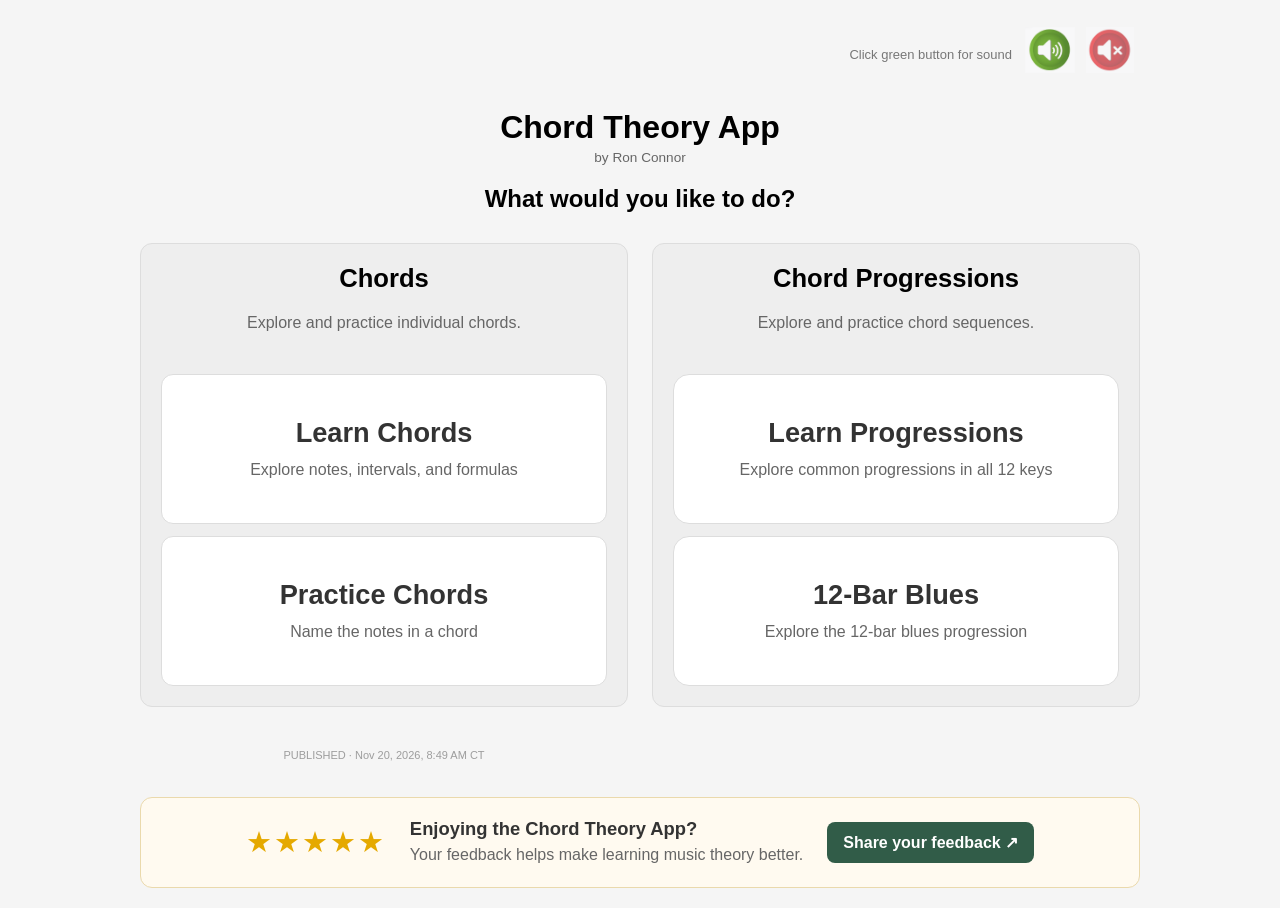
==== index.html @ 89934375 "Update published date" ====
<!doctype html>
<html>
  <head>
    <meta charset="UTF-8" />
    <meta name="viewport" content="width=device-width, initial-scale=1.0" />
    <title>Chord Theory App</title>
    <meta property="og:title" content="Chord Theory App" />
    <meta
      property="og:description"
      content="Learn chords and chord progressions in all 12 keys."
    />
    <link rel="stylesheet" href="style.css" />
  </head>

  <body>
    <div class="app-container">
      <!-- Universal sound controls -->
      <div class="sound-control">
        <span id="soundPrompt">Click green button for sound</span>
        <button
          id="soundOnBtn"
          class="sound-option sound-control selected"
          type="button"
          aria-label="Turn sound on"
          aria-pressed="true"
        >
          <img src="images/sound-on.png" alt="Sound ON" />
        </button>

        <button
          id="soundOffBtn"
          class="sound-option sound-control"
          type="button"
          aria-label="Turn sound off"
          aria-pressed="false"
        >
          <img src="images/sound-off.png" alt="Sound OFF" />
        </button>
      </div>

      <div id="homeScreen">
        <header class="app-header">
          <h1>Chord Theory App</h1>
          <p class="app-author">by Ron Connor</p>
        </header>
        <h2 class="home-title">What would you like to do?</h2>

        <div class="home-cards">
          <!-- CHORDS CATEGORY -->
          <div class="home-category-card">
            <h2 class="category-title">Chords</h2>

            <p class="category-description">
              Explore and practice individual chords.
            </p>

            <button id="learnChordsBtn" class="home-card">
              <span class="card-title">Learn Chords</span>
              <span class="card-subtitle">
                Explore notes, intervals, and formulas
              </span>
            </button>

            <button id="showQuizBtn" class="home-card">
              <span class="card-title">Practice Chords</span>
              <span class="card-subtitle"> Name the notes in a chord </span>
            </button>
          </div>

          <!-- CHORD PROGRESSIONS CATEGORY -->
          <div class="home-category-card">
            <h2 class="category-title">Chord Progressions</h2>

            <p class="category-description">
              Explore and practice chord sequences.
            </p>

            <button
              id="learnProgressionsHomeBtn"
              class="home-card progression-card"
            >
              <span class="card-title">Learn Progressions</span>
              <span class="card-subtitle">
                Explore common progressions in all 12 keys
              </span>
            </button>

            <button id="bluesOpenBtn" class="home-card progression-card">
              <span class="card-title">12-Bar Blues</span>
              <span class="card-subtitle">
                Explore the 12-bar blues progression
              </span>
            </button>
          </div>
          <div class="build-version">
            <div id="localBuildVersion">LOCAL · Checking version...</div>
            <div id="publishedBuildVersion">
              <!-- ========================================================= -->
              <!-- Here is where we update published date -->
              <!-- ========================================================= -->
              PUBLISHED · Nov 20, 2026, 8:49 AM CT
            </div>
          </div>
        </div>
        <section class="app-feedback" aria-labelledby="appFeedbackTitle">
          <div class="app-feedback-stars" aria-label="Five stars">★★★★★</div>
          <div class="app-feedback-copy">
            <h2 id="appFeedbackTitle">Enjoying the Chord Theory App?</h2>
            <p>Your feedback helps make learning music theory better.</p>
          </div>
          <a
            class="app-feedback-link"
            href="https://tally.so/r/q5RZ19"
            target="_blank"
            rel="noopener noreferrer"
          >
            Share your feedback <span aria-hidden="true">↗</span>
          </a>
        </section>
      </div>

      <!-- ========================================================= -->
      <!-- LEARN PROGRESSIONS -->
      <!-- ========================================================= -->
      <section id="progressionsSection" style="display: none">
        <div class="builder-header">
          <button id="progressionsHomeBtn">← Home</button>
          <span id="progressionsInstruction">
            Select a key and a chord progression
          </span>
        </div>

        <!-- KEY SELECTION CARD -->
        <div class="progression-card">
          <h2>Select a Key</h2>

          <div id="progressionKeyButtons" class="progression-key-buttons">
            <button data-key="C">C</button>
            <button data-key="Db">D♭</button>
            <button data-key="D">D</button>
            <button data-key="Eb">E♭</button>
            <button data-key="E">E</button>
            <button data-key="F">F</button>
            <button data-key="Gb">G♭</button>
            <button data-key="G">G</button>
            <button data-key="Ab">A♭</button>
            <button data-key="A">A</button>
            <button data-key="Bb">B♭</button>
            <button data-key="B">B</button>
          </div>
        </div>

        <!-- PROGRESSION SELECTION CARD -->
        <div class="progression-card">
          <h2>Select a Chord Progression</h2>

          <div id="progressionButtons" class="progression-buttons">
            <button data-progression="I-IV-V-I">
              <strong>I - IV - V - I</strong>
              <span>Fundamental major-key progression</span>
            </button>

            <button data-progression="I-V-vi-IV">
              <strong>I - V - vi - IV</strong>
              <span>Extremely common in popular music</span>
            </button>

            <button data-progression="I-vi-IV-V">
              <strong>I - vi - IV - V</strong>
              <span>Classic pop progression</span>
            </button>

            <button data-progression="ii-V-I">
              <strong>ii - V - I</strong>
              <span>Fundamental jazz progression</span>
            </button>

            <button data-progression="I-IV-I-V">
              <strong>I - IV - I - V</strong>
              <span>Familiar traditional and popular pattern</span>
            </button>
          </div>
        </div>

        <!-- PROGRESSION RESULTS -->
        <div id="progressionResults" class="progression-results"></div>
        <!-- PROGRESSION LEARNING CONTENT -->
        <div id="progressionLearning" class="progression-learning"></div>
        <!-- SONG EXAMPLES -->
        <div
          id="progressionSongExamples"
          class="progression-song-examples"
        ></div>
      </section>

      <!-- 12-BAR BLUES SECTION -->
      <section id="bluesSection" style="display: none">
        <div class="blues-header">
          <button id="bluesHomeBtn">← Home</button>
          <span>Learn 12-Bar Blues</span>
        </div>

        <!-- BLUES KEY SELECTION -->
        <div class="blues-card">
          <h2>Select a Key</h2>

          <div id="bluesKeyButtons" class="blues-key-buttons">
            <button data-key="C">C</button>
            <button data-key="Db">D♭</button>
            <button data-key="D">D</button>
            <button data-key="Eb">E♭</button>
            <button data-key="E">E</button>
            <button data-key="F">F</button>
            <button data-key="Gb">G♭</button>
            <button data-key="G">G</button>
            <button data-key="Ab">A♭</button>
            <button data-key="A">A</button>
            <button data-key="Bb">B♭</button>
            <button data-key="B">B</button>
          </div>
        </div>

        <!-- BLUES VARIATION -->
        <div class="blues-card">
          <h2>12-Bar Blues Variation</h2>

          <div class="blues-variation-options">
            <label>
              <input
                type="radio"
                name="bluesVariation"
                value="standard"
                checked
              />
              Standard
            </label>

            <label>
              <input type="radio" name="bluesVariation" value="quickChange" />
              Quick Change (IV7 in bar 2)
            </label>
          </div>
        </div>

        <!-- BLUES RESULTS -->
        <div id="bluesResults" class="blues-card"></div>
      </section>

      <section id="builderSection" style="display: none">
        <div class="builder-header">
          <button id="learnChordsHomeBtn">← Home</button>
          <span id="builderInstruction">Select a root and chord type</span>
        </div>

        <h2>Root Note</h2>
        <div id="rootButtons"></div>

        <h2>Chord Type</h2>
        <div id="chordButtons"></div>

        <hr />

        <div id="selectedChordDisplay" class="selected-chord-card"></div>

        <div id="inversionControls">
          <button id="lookupBtn" type="button">Lookup Chord</button>
          <button id="showInversionsBtn" type="button" hidden>
            Show Inversions
          </button>
        </div>

        <h2>Result</h2>

        <div id="result"></div>
        <div
          id="learnChordPlaybackStatus"
          class="learn-chord-playback-status"
          role="status"
          aria-live="polite"
        ></div>

        <div id="inversionDisplay">
          <div id="rootInversionKeyboard"></div>
          <div id="firstInversionKeyboard"></div>
          <div id="secondInversionKeyboard"></div>
        </div>

        <div id="learnChordKeyboardRow" class="keyboard-display-row" hidden>
          <div id="learnChordKeyboard" class="keyboard-container"></div>
          <button
            id="playLearnChordBtn"
            class="play-chord-btn"
            type="button"
            hidden
          >
            Play
          </button>
        </div>

        <hr />

        <hr />
      </section>

      <section id="quizSection" style="display: none">
        <div class="quiz-page-header">
          <button id="practiceChordsHomeBtn">← Home</button>
          <h1>Set Up Your Practice Session</h1>
          <button id="practiceHelpBtn" type="button">Help</button>
        </div>

        <div id="practiceHelpPanel" class="setup-card" style="display: none">
          <h3>Practice Chords — Getting Started</h3>

          <h4>How Practice Chords Works</h4>

          <p>
            The purpose of this exercise is to learn how chords are constructed
            by identifying their individual notes.
          </p>

          <ol>
            <li>
              <strong>Choose your practice settings.</strong>
              Select the chord roots, chord types, and difficulty level you want
              to practice.
            </li>
            <li>
              <strong>Start Practice.</strong>
              Press the Start Practice button. The app will display the name of
              a chord for you to build (for example, C Major).
            </li>
            <li>
              <strong>Select the notes.</strong>
              A group of note choices will appear. Select the notes that make up
              the displayed chord, in the correct order.
            </li>
          </ol>

          <p>
            <strong>Note:</strong> The note choices are not displayed when you
            first open Practice Chords. They appear only after you press Start
            Practice and the app presents your first chord.
          </p>

          <h4>Understanding Difficulty Levels</h4>

          <p>
            <strong>Beginner:</strong> The app provides the correct notes of the
            displayed chord along with additional notes from the root's major
            scale. Identify the chord tones and select them in the correct
            order.
          </p>

          <p>
            <strong>Intermediate and Advanced:</strong> More challenging note
            choices make it progressively harder to identify the correct chord
            tones.
          </p>

          <h4>Default Practice Settings</h4>

          <p>
            Each time you enter Practice Chords from the Home screen, these
            settings are restored:
          </p>

          <ul>
            <li>
              <strong>Chord Roots:</strong> C, D, E, F, G, A, B (natural notes
              only)
            </li>
            <li>
              <strong>Chord Types:</strong> Beginner Chords (major and minor)
            </li>
            <li><strong>Difficulty:</strong> Beginner</li>
          </ul>

          <h4>Customize Your Practice</h4>

          <p>
            You can change any of these settings before pressing Start Practice:
          </p>

          <ul>
            <li>Select additional natural, sharp, or flat roots.</li>
            <li>
              Choose Beginner Chords, Expanded Chords, or individual chord
              types.
            </li>
            <li>Increase the difficulty to Intermediate or Advanced.</li>
          </ul>

          <p>
            Your selections determine which chords may appear during your
            practice session. Returning to Home and reopening Practice Chords
            restores the default settings.
          </p>

          <button id="closePracticeHelpBtn" type="button">Close Help</button>
        </div>

        <div id="practiceSettingsPanels">
          <div class="setup-card">
            <h3>1. Select Chord Roots</h3>

            <div id="rootFilters">
              <div class="filter-group">
                <label>
                  <input type="checkbox" id="naturalRootsGroup" checked />
                  Natural Roots
                </label>

                <div class="filter-options">
                  <label
                    ><input
                      type="checkbox"
                      class="naturalRoot"
                      value="C"
                      checked
                    />
                    C</label
                  ><br />
                  <label
                    ><input
                      type="checkbox"
                      class="naturalRoot"
                      value="D"
                      checked
                    />
                    D</label
                  ><br />
                  <label
                    ><input
                      type="checkbox"
                      class="naturalRoot"
                      value="E"
                      checked
                    />
                    E</label
                  ><br />
                  <label
                    ><input
                      type="checkbox"
                      class="naturalRoot"
                      value="F"
                      checked
                    />
                    F</label
                  ><br />
                  <label
                    ><input
                      type="checkbox"
                      class="naturalRoot"
                      value="G"
                      checked
                    />
                    G</label
                  ><br />
                  <label
                    ><input
                      type="checkbox"
                      class="naturalRoot"
                      value="A"
                      checked
                    />
                    A</label
                  ><br />
                  <label
                    ><input
                      type="checkbox"
                      class="naturalRoot"
                      value="B"
                      checked
                    />
                    B</label
                  >
                </div>
              </div>

              <div class="filter-group">
                <label>
                  <input type="checkbox" id="sharpRootsGroup" checked />
                  Sharp Roots
                </label>

                <div class="filter-options">
                  <label
                    ><input
                      type="checkbox"
                      class="sharpRoot"
                      value="C#"
                      checked
                    />
                    C#</label
                  ><br />
                  <label
                    ><input
                      type="checkbox"
                      class="sharpRoot"
                      value="D#"
                      checked
                    />
                    D#</label
                  ><br />
                  <label
                    ><input
                      type="checkbox"
                      class="sharpRoot"
                      value="F#"
                      checked
                    />
                    F#</label
                  ><br />
                  <label
                    ><input
                      type="checkbox"
                      class="sharpRoot"
                      value="G#"
                      checked
                    />
                    G#</label
                  ><br />
                  <label
                    ><input
                      type="checkbox"
                      class="sharpRoot"
                      value="A#"
                      checked
                    />
                    A#</label
                  >
                </div>
              </div>

              <div class="filter-group">
                <label>
                  <input type="checkbox" id="flatRootsGroup" checked />
                  Flat Roots
                </label>

                <div class="filter-options">
                  <label
                    ><input
                      type="checkbox"
                      class="flatRoot"
                      value="Db"
                      checked
                    />
                    Db</label
                  ><br />
                  <label
                    ><input
                      type="checkbox"
                      class="flatRoot"
                      value="Eb"
                      checked
                    />
                    Eb</label
                  ><br />
                  <label
                    ><input
                      type="checkbox"
                      class="flatRoot"
                      value="Gb"
                      checked
                    />
                    Gb</label
                  ><br />
                  <label
                    ><input
                      type="checkbox"
                      class="flatRoot"
                      value="Ab"
                      checked
                    />
                    Ab</label
                  ><br />
                  <label
                    ><input
                      type="checkbox"
                      class="flatRoot"
                      value="Bb"
                      checked
                    />
                    Bb</label
                  >
                </div>
              </div>
            </div>
          </div>

          <div class="setup-card">
            <h3>2. Select Chord Types</h3>

            <div id="filterActions">
              <button id="beginnerChordsBtn">Select Beginner Chords</button>
              <button id="expandedChordsBtn">Select Expanded Chords</button>
              <button id="selectAllChordsBtn">Select All Chords</button>
              <button id="clearAllChordsBtn">Clear All Chords</button>
            </div>

            <div id="quizFilters">
              <details class="filter-group" open>
                <summary>
                  <label>
                    <input type="checkbox" id="triadsGroup" checked />
                    All Triads
                  </label>
                </summary>

                <div class="filter-options">
                  <label
                    ><input
                      type="checkbox"
                      class="triadChord"
                      value="major"
                      checked
                    />
                    Major</label
                  ><br />
                  <label
                    ><input
                      type="checkbox"
                      class="triadChord"
                      value="minor"
                      checked
                    />
                    Minor</label
                  ><br />
                  <label
                    ><input
                      type="checkbox"
                      class="triadChord"
                      value="diminished"
                      checked
                    />
                    Diminished</label
                  ><br />
                  <label
                    ><input
                      type="checkbox"
                      class="triadChord"
                      value="augmented"
                      checked
                    />
                    Augmented</label
                  >
                </div>
              </details>

              <details class="filter-group">
                <summary>
                  <label>
                    <input type="checkbox" id="suspendedGroup" checked />
                    All Suspended/Add9
                  </label>
                </summary>

                <div class="filter-options">
                  <label
                    ><input
                      type="checkbox"
                      class="suspendedChord"
                      value="sus2"
                      checked
                    />
                    Sus2</label
                  ><br />
                  <label
                    ><input
                      type="checkbox"
                      class="suspendedChord"
                      value="sus4"
                      checked
                    />
                    Sus4</label
                  ><br />
                  <label
                    ><input
                      type="checkbox"
                      class="suspendedChord"
                      value="add9"
                      checked
                    />
                    Add9</label
                  >
                </div>
              </details>

              <details class="filter-group">
                <summary>
                  <label>
                    <input type="checkbox" id="seventhGroup" checked />
                    All 6th &amp; 7th Chords
                  </label>
                </summary>

                <div class="filter-options">
                  <label
                    ><input
                      type="checkbox"
                      class="seventhChord"
                      value="major6"
                      checked
                    />
                    6</label
                  >
                  <br />

                  <label
                    ><input
                      type="checkbox"
                      class="seventhChord"
                      value="minor6"
                      checked
                    />
                    m6</label
                  >
                  <br />

                  <label
                    ><input
                      type="checkbox"
                      class="seventhChord"
                      value="major7"
                      checked
                    />
                    Maj7</label
                  ><br />
                  <label
                    ><input
                      type="checkbox"
                      class="seventhChord"
                      value="dominant7"
                      checked
                    />
                    7</label
                  ><br />
                  <label
                    ><input
                      type="checkbox"
                      class="seventhChord"
                      value="minor7"
                      checked
                    />
                    m7</label
                  ><br />
                  <label
                    ><input
                      type="checkbox"
                      class="seventhChord"
                      value="halfDiminished7"
                      checked
                    />
                    ø7</label
                  ><br />
                  <label
                    ><input
                      type="checkbox"
                      class="seventhChord"
                      value="diminished7"
                      checked
                    />
                    dim7</label
                  >
                </div>
              </details>

              <details class="filter-group">
                <summary>
                  <label>
                    <input type="checkbox" id="ninthGroup" checked />
                    All 9th Chords
                  </label>
                </summary>

                <div class="filter-options">
                  <label
                    ><input
                      type="checkbox"
                      class="ninthChord"
                      value="major9"
                      checked
                    />
                    Maj9</label
                  ><br />
                  <label
                    ><input
                      type="checkbox"
                      class="ninthChord"
                      value="dominant9"
                      checked
                    />
                    9</label
                  ><br />
                  <label
                    ><input
                      type="checkbox"
                      class="ninthChord"
                      value="minor9"
                      checked
                    />
                    m9</label
                  ><br />
                  <label
                    ><input
                      type="checkbox"
                      class="ninthChord"
                      value="dominant7b9"
                      checked
                    />
                    7♭9</label
                  ><br />
                  <label
                    ><input
                      type="checkbox"
                      class="ninthChord"
                      value="dominant7sharp9"
                      checked
                    />
                    7♯9</label
                  >
                </div>
              </details>
            </div>
          </div>

          <div id="notePoolDifficulty">
            <div class="setup-card">
              <h3>
                3. Select Difficulty Level
                <button id="difficultyInfoBtn" class="info-btn">ⓘ</button>
              </h3>

              <div id="difficultyInfo" class="difficulty-info" hidden>
                <strong>Beginner</strong> — chord tones plus notes from the
                root's major scale.<br /><br />

                <strong>Intermediate</strong> — adds related enharmonic
                spellings.<br /><br />

                <strong>Advanced</strong> — full note pool (all available note
                spellings).
              </div>

              <button
                type="button"
                class="difficulty-btn selected"
                data-difficulty="beginner"
              >
                Beginner
              </button>

              <button
                type="button"
                class="difficulty-btn"
                data-difficulty="intermediate"
              >
                Intermediate
              </button>

              <button
                type="button"
                class="difficulty-btn"
                data-difficulty="advanced"
              >
                Advanced
              </button>
            </div>
          </div>
        </div>

        <div id="practiceSettingsSummary" class="setup-card" hidden>
          <div id="practiceSettingsSummaryText"></div>
          <button id="changeSettingsBtn" type="button">Change Settings</button>
        </div>

        <div class="quiz-toolbar">
          <div id="scoreBoard">Score: 0 / 0</div>
          <button id="newQuestionBtn">Start Practice</button>
        </div>

        <div class="question-area">
          <div class="question-card">
            <div class="question-label">Create This Chord</div>

            <div id="quizQuestion"></div>

            <button id="practiceUnusualNotesBtn" type="button" hidden>
              Explain Unusual Notes
            </button>

            <div id="practiceUnusualNotesExplanation" hidden></div>

            <div id="quizAnswer"></div>

            <div id="quizStatus"></div>
          </div>
        </div>

        <div id="practiceChordKeyboard" class="keyboard-container"></div>
        <h3>Selected Notes</h3>

        <div id="selectedNotes"></div>

        <div id="quizFeedback"></div>

        <h3>Available Notes</h3>

        <div id="quizNoteButtons"></div>

        <div class="quiz-actions">
          <button id="checkAnswerBtn" disabled>Check Answer</button>
          <button id="skipQuestionBtn" class="feedback-next-btn" disabled>
            Skip Question
          </button>
          <button id="nextQuestionBtn">Next Question</button>

          <button id="clearAnswerBtn">Clear Answer</button>
        </div>
      </section>

      <script src="musicTheory.js"></script>
      <script src="audioManager.js"></script>
      <script src="pianoPlayer.js"></script>
      <script src="app.js"></script>
    </div>
  </body>
</html>
---- style.css ----
/* ==========================================
   Global Layout
   ========================================== */

body {
  font-family: Arial, sans-serif;
  background: #f5f5f5;
  margin: 0;
  padding: 20px;
}

.app-container {
  max-width: 1000px;
  margin: 0 auto;
}

/* ==========================================
   Header
   ========================================== */

.app-header {
  text-align: center;
  margin-bottom: 20px;
}

.app-header h1 {
  margin-bottom: 4px;
}

.app-header p {
  margin-top: 0;
  color: #666;
}

.app-author {
  margin: 4px 0 0;
  font-size: 0.85rem;
  color: #777;
  font-weight: normal;
}

/* ==========================================
   Buttons
   ========================================== */

button {
  margin: 4px;
  padding: 8px 14px;
  border-radius: 8px;
  cursor: pointer;
}

button:disabled {
  opacity: 0.5;
  cursor: not-allowed;
}

.selected {
  background-color: lightblue;
  border: 2px solid blue;
}

/* ==========================================
   Builder
   ========================================== */

.selected-chord-card {
  margin: 12px 0;
  padding: 12px;
  border: 1px solid #ccc;
  border-radius: 8px;
  font-size: 1.3rem;
  font-weight: bold;
  text-align: center;
}

/* ==========================================
   Quiz Filters
   ========================================== */

/* ==========================================
   Quiz Filters Layout
   Keep filters compact so the quiz remains
   the primary focus of the page.
   ========================================== */

#rootFilters {
  display: grid;
  grid-template-columns: repeat(3, minmax(180px, 1fr));
  gap: 12px;
  margin-bottom: 20px;
}

#quizFilters {
  display: grid;
  grid-template-columns: repeat(2, minmax(240px, 1fr));
  gap: 12px;
  margin-bottom: 20px;
}

.filter-group {
  background: white;
  border: 1px solid #ddd;
  border-radius: 10px;
  padding: 8px; /*  was 12px  */
}

.filter-group > label,
.filter-group h3 {
  margin-top: 0;
  margin-bottom: 6px;
  font-size: 1rem;
}

.filter-options {
  display: flex;
  flex-wrap: wrap;
  gap: 4px 8px;
}

.filter-options label {
  display: inline-flex;
  align-items: center;
  white-space: nowrap;
  margin: 0;
}

.filter-options br {
  display: none;
}
.filter-group summary {
  display: list-item;
  font-size: 1rem;
  font-weight: 700;
  margin-top: 0;
  margin-bottom: 4px;
}

.filter-options label {
  display: block;
  margin: 1px 0;
}

.toggle-arrow {
  cursor: pointer;
  margin-right: 8px;
  user-select: none;
}

/* ==========================================
   Quiz Card
   ========================================== */

.quiz-card {
  background: white;
  border: 1px solid #ddd;
  border-radius: 12px;
  padding: 16px;
  margin-top: 12px;
}
/* ==========================================
    Setup Card
  =========================================== */
.setup-card {
  background: white;
  border: 1px solid #ddd;
  border-radius: 12px;
  padding: 16px;
  margin-bottom: 16px;
}

/* ==========================================
   Quiz Question Card
   Primary visual focus of quiz mode
   ========================================== */

.question-area {
  display: flex;
  justify-content: center;
  margin: 15px 0;
}

.question-card {
  width: 100%;
  max-width: 500px;

  background: white;

  border: 2px solid #d9d9d9;
  border-radius: 14px;

  padding: 18px;

  text-align: center;

  box-shadow: 0 2px 6px rgba(0, 0, 0, 0.08);
}

.question-label {
  font-size: 1rem;
  font-weight: 600;
  color: #666;

  margin-bottom: 12px;
}

#quizQuestion {
  font-size: 3.5rem;
  font-weight: 700;

  margin-bottom: 4px;
}

#quizAnswer {
  font-size: 1.4rem;
  color: #444;

  margin-bottom: 10px;
}

#quizStatus {
  font-size: 1.2rem;
  font-weight: 600;
  color: #666;
}

#selectedNotes {
  min-height: 45px;
  padding: 8px;
  border: 1px dashed #ccc;
  border-radius: 8px;
  margin-bottom: 12px;
}

.quiz-actions {
  margin-top: 12px;
  display: flex;
  gap: 10px;
}

/* ==========================================
   Note Pills
   ========================================== */

.note-pill {
  display: inline-block;
  padding: 5px 10px;
  margin: 3px;
  border: 1px solid #888;
  border-radius: 16px;
  background-color: #f0f0f0;
  font-weight: bold;
  cursor: pointer;
}

.note-pill:hover {
  transform: scale(1.05);
}

/* ==========================================
   Result Cards
   ========================================== */

.info-card {
  background: white;
  border-radius: 10px;
  padding: 12px;
  margin-top: 10px;
  margin-left: auto;
  margin-right: auto;
  box-shadow: 0 1px 3px rgba(0, 0, 0, 0.15);
}

.card-title {
  font-size: 2rem;
  font-weight: 600;
  color: #333;
  text-transform: none;
  margin-bottom: 6px;
}

.card-value {
  font-size: 1.5rem;
  font-weight: 600;
}

.card-value.notes {
  letter-spacing: 0.08em;
}

.chord-symbol {
  font-size: 2.2rem;
  font-weight: 700;
}

#result {
  max-width: 650px;
  margin: 0 auto;
}

/* ==========================================
   Home Screen
   ========================================== */

.home-title {
  text-align: center;
  margin-bottom: 30px;
}

.home-cards {
  display: grid;
  grid-template-columns: repeat(2, minmax(0, 1fr));
  gap: 24px;
  max-width: 1000px;
  margin: 0 auto;
  align-items: stretch;
}

.home-category-card {
  display: grid;
  grid-template-rows: 38px 48px 150px 150px;
  align-content: start;
  gap: 12px;

  padding: 20px;
  background: #eeeeee;
  border: 1px solid #ddd;
  border-radius: 12px;
  box-sizing: border-box;
}

.category-title {
  text-align: center;
  margin: 0 0 8px;
  font-size: 1.6rem;
}

.category-description {
  text-align: center;
  color: #666;
  margin: 0 0 12px;
}

.home-card {
  display: flex;
  flex-direction: column;
  align-items: center;
  justify-content: center;

  width: 100%;
  height: 150px;
  min-height: 150px;
  box-sizing: border-box;

  margin: 0;
  padding: 18px 12px;

  background: white;
  border: 1px solid #ddd;
  border-radius: 12px;

  text-align: center;
  cursor: pointer;

  transition: transform 0.15s ease;
}

.home-card:last-child {
  margin-bottom: 0;
}

.home-card:hover:not(:disabled) {
  transform: scale(1.02);
}

.app-feedback {
  display: flex;
  align-items: center;
  justify-content: center;
  gap: 24px;
  max-width: 1000px;
  margin: 28px auto 0;
  padding: 20px 24px;
  background: #fffaf0;
  border: 1px solid #ead9ac;
  border-radius: 12px;
  box-sizing: border-box;
}

.app-feedback-stars {
  flex: 0 0 auto;
  color: #e5a900;
  font-size: 1.8rem;
  letter-spacing: 2px;
  line-height: 1;
}

.app-feedback-copy h2 {
  margin: 0 0 4px;
  color: #333;
  font-size: 1.15rem;
}

.app-feedback-copy p {
  margin: 0;
  color: #666;
  line-height: 1.4;
}

.app-feedback-link {
  flex: 0 0 auto;
  padding: 11px 16px;
  border-radius: 8px;
  background: #315c48;
  color: white;
  font-weight: 600;
  text-decoration: none;
  transition: background-color 0.15s ease, transform 0.15s ease;
}

.app-feedback-link:hover {
  background: #254936;
  transform: translateY(-1px);
}

.app-feedback-link:focus-visible {
  outline: 3px solid #315c48;
  outline-offset: 3px;
}

@media (max-width: 650px) {
  .app-feedback {
    flex-direction: column;
    gap: 12px;
    text-align: center;
  }
}

.card-title {
  font-size: 1.7rem;
  font-weight: 600;
  color: #333;
  text-transform: none;
  margin-bottom: 6px;
}

.card-subtitle {
  margin-top: 4px;
  color: #666;
  font-size: 1rem;
  line-height: 1.4;
}

.progression-card:disabled {
  opacity: 0.65;
}

.coming-soon {
  margin-top: 6px;
  color: #777;
  font-size: 0.85rem;
  font-weight: 600;
}

/* Stack category cards on narrow screens */

@media (max-width: 650px) {
  .home-cards {
    grid-template-columns: 1fr;
    grid-auto-rows: auto;
  }
}

/* ==========================================
   Responsive Layout
   ========================================== */

@media (max-width: 768px) {
  #quizFilters {
    grid-template-columns: 1fr;
  }

  #rootFilters {
    grid-template-columns: 1fr;
    gap: 12px;
  }
}

/* ==========================================
   Quiz Feedback Cards
   ========================================== */

#quizFeedback {
  margin: 8px 0;
}

.feedback-card {
  padding: 16px;
  border-radius: 10px;
  font-weight: 600;
}

.feedback-correct {
  background: #eaf8ec;
  border: 2px solid #8fd19e;
  color: #1f6b2d;
  text-align: center;
  padding: 0.75rem;
}

.feedback-incorrect {
  background: #fdecec;
  border: 2px solid #e0a0a0;
  color: #8b1f1f;
}

.feedback-title {
  font-size: 1.2rem;
  margin-bottom: 6px;
}

.feedback-actions {
  margin-top: 12px;
  text-align: center;
}

.feedback-next-btn {
  padding: 10px 20px;
  font-size: 1rem;
  font-weight: 600;
}

.formula-pills {
  display: flex;
  justify-content: center;
  gap: 12px;
  flex-wrap: wrap;
}

.degree-pill {
  display: inline-block;
  padding: 6px 12px;
  margin-right: 8px;
  margin-bottom: 6px;
  border: 1px solid #bbb;
  border-radius: 18px;
  font-weight: bold;
  background: white;
}

#newQuestionBtn {
  background: #2563eb;
  border: 2px solid #2563eb;
  color: #fff;
  font-size: 16px;
  font-weight: 700;
  padding: 10px 22px;
  border-radius: 8px;
  cursor: pointer;
}

#newQuestionBtn:hover {
  background: #1d4ed8;
  border-color: #1d4ed8;
}

#nextQuestionContainer {
  text-align: center;
  margin-top: 0;
  margin-bottom: 12px;
}

#nextQuestionBtn {
  padding: 10px 20px;
  font-weight: 600;
}

/* ==========================================
   Quiz Toolbar
   ========================================== */

.quiz-toolbar {
  display: flex;
  align-items: center;
  gap: 1.5rem;
  margin-bottom: 1.5rem;
}

.quiz-toolbar h2 {
  margin: 0;
}

#scoreBoard {
  font-size: 1.1rem;
  font-weight: 600;
}

.feedback-card {
  text-align: center;
}

.formula-heading {
  margin-bottom: 12px;
}

.filter-group summary {
  cursor: pointer;
}

.filter-group summary::marker {
  font-size: 1.2em;
}

.info-btn {
  border: none;
  background: none;
  cursor: pointer;
  font-size: 0.9em;
  margin-left: 6px;
  padding: 0;
}

.difficulty-info {
  margin: 8px 0 12px;
  padding: 10px 14px;
  border: 1px solid #ccc;
  border-radius: 8px;
  background: #f8f8f8;
  font-size: 0.95rem;
  line-height: 1.5;
}

#filterActions button {
  min-width: 180px;
}

.quiz-page-header {
  display: flex;
  align-items: center;
  gap: 1rem;
  margin-bottom: 1.5rem;
}

.quiz-page-header h1 {
  margin: 0;
}

.builder-header {
  display: flex;
  align-items: center;
  gap: 24px;
  margin-bottom: 20px;
}

#builderInstruction {
  font-size: 1.5rem;
  font-weight: 700;
}

#progressionsInstruction {
  font-size: 1.5rem;
  font-weight: 700;
}

/* ===============================================================
   LEARN PROGRESSIONS — RESULTS
   =============================================================== */

.progression-results {
  margin-top: 24px;
  padding: 20px;
  border: 1px solid #ccc;
  border-radius: 12px;
  background: #fff;
}

.progression-results h2 {
  margin-top: 0;
  font-size: 1.8rem;
  font-weight: 700;
}

.progression-results p {
  font-size: 1.5rem;
  font-weight: 600;
  margin-bottom: 0;
}

/* LEARN PROGRESSIONS — LEARNING CONTENT CARD */
.progression-learning {
  margin-top: 16px;
  padding: 20px;
  border: 1px solid #ccc;
  border-radius: 12px;
  background: #fff;
}

.progression-learning h3 {
  margin-top: 0;
}

.progression-learning h4 {
  margin-top: 20px;
  margin-bottom: 8px;
}

.progression-learning p {
  margin-top: 0;
  margin-bottom: 16px;
  line-height: 1.5;
}

/* =========================================================
   Learn Chord Progressions - Cards
   ========================================================= */
.progression-card {
  background: #ffffff;
  border: 1px solid #dddddd;
  border-radius: 16px;
  padding: 24px;
  margin: 24px 0;
}

.progression-card h2 {
  margin-top: 0;
  margin-bottom: 24px;
}
/* =========================================================
   Learn Chord Progressions - Progression Button Grid
   ========================================================= */

.progression-buttons {
  display: grid;
  grid-template-columns: repeat(3, minmax(0, 1fr));
  gap: 16px;
}

.progression-buttons button {
  display: flex;
  flex-direction: column;
  align-items: flex-start;
  justify-content: center;
  gap: 8px;
  text-align: left;
  padding: 16px;
  min-width: 0;
}

.progression-buttons button strong {
  font-size: 1.1rem;
}

.progression-buttons button span {
  font-size: 0.9rem;
  font-weight: normal;
  line-height: 1.4;
}

/* Tablet */
@media (max-width: 900px) {
  .progression-buttons {
    grid-template-columns: repeat(2, minmax(0, 1fr));
  }
}

/* Phone */
@media (max-width: 600px) {
  .progression-card {
    padding: 16px;
  }

  .progression-buttons {
    grid-template-columns: 1fr;
  }
}

/* Universal sound control */
.sound-control {
  display: flex;
  justify-content: flex-end;
  align-items: center;
  margin-bottom: 12px;
}
/* Individual sound buttons */
.sound-option {
  width: 52px;
  height: 52px;
  padding: 0;
  border: 2px solid transparent;
  border-radius: 50%;
  background: transparent;
  cursor: pointer;
  display: flex;
  align-items: center;
  justify-content: center;
  transition:
    transform 0.15s ease,
    opacity 0.15s ease,
    border-color 0.15s ease;
}

/* Button images */
.sound-option img {
  display: block;
  width: 100%;
  height: 100%;
  object-fit: contain;
}

/* Currently selected button */
.sound-option.selected {
  border-color: transparent;
  transform: scale(1.04);
}

/* Available but unselected button */
.sound-option:not(.selected) {
  opacity: 0.7;
}

/* Hover and click effects */
.sound-option:hover {
  transform: scale(1.06);
}

.sound-option:active {
  transform: scale(0.96);
}

/* Keyboard accessibility */
.sound-option:focus-visible {
  outline: 2px solid #2563eb;
  outline-offset: 3px;
}

#soundPrompt {
  font-size: 13px;
  color: #777;
  margin-right: 8px;
  white-space: nowrap;
}

/* Both buttons gray when sound is unavailable */
.sound-control.unavailable .sound-option {
  opacity: 0.35;
  filter: grayscale(1);
  cursor: not-allowed;
  pointer-events: none;
}

/* Fix home-screen progression button alignment */
.home-card.progression-card {
  height: 150px;
  min-height: 150px;
  margin: 0;
  padding: 18px 12px;
  box-sizing: border-box;
}

/* Mobile layout for Home screen */
@media (max-width: 600px) {
  .home-cards {
    grid-template-columns: 1fr;
  }
}

/* Error message for missing key selection */
.error-message {
  color: #c62828;
  font-size: 1.2rem;
  font-weight: 700;
  margin: 16px 0;
  padding: 12px 16px;
  background-color: #ffebee;
  border: 1px solid #c62828;
  border-radius: 8px;
}

/* ============================================================
   LEARN PROGRESSIONS — SONG CHORD TABLE
   ============================================================ */

.song-chord-table {
  width: 100%;
  max-width: 900px;
  border-collapse: collapse;
  margin: 20px 0;
  font-size: 1rem;
}

.song-chord-table th,
.song-chord-table td {
  padding: 12px 16px;
  text-align: left;
  vertical-align: top;
  border-bottom: 1px solid #ddd;
}

.song-chord-table th {
  font-weight: 700;
  border-bottom: 2px solid #bbb;
}

.song-chord-table th:first-child,
.song-chord-table td:first-child {
  width: 48%;
}

.song-chord-table th:nth-child(2),
.song-chord-table td:nth-child(2) {
  width: 12%;
}

.song-chord-table th:nth-child(3),
.song-chord-table td:nth-child(3) {
  width: 22%;
}

.song-chord-table th:last-child,
.song-chord-table td:last-child {
  width: 18%;
}

/* Make the table usable on narrow screens */
@media (max-width: 600px) {
  .song-chord-table {
    font-size: 0.9rem;
  }

  .song-chord-table th,
  .song-chord-table td {
    padding: 8px 6px;
  }

  .song-chord-table th:first-child,
  .song-chord-table td:first-child {
    width: auto;
  }
}

/* Song Example collapsible heading */
.progression-song-examples-card summary {
  font-size: 22px;
  font-weight: 700;
  padding: 14px 18px;
  margin-top: 12px;
  background-color: #eaeaea;
  border: 1px solid #d0d0d0;
  border-radius: 8px;
  cursor: pointer;
}

/* ========================================
   12-BAR BLUES
======================================== */

.blues-header {
  display: flex;
  align-items: center;
  gap: 24px;
  margin-bottom: 30px;
  font-size: 1.8rem;
  font-weight: bold;
}

.blues-card {
  background: #fff;
  border: 1px solid #ddd;
  border-radius: 18px;
  padding: 24px;
  margin-bottom: 24px;
}

.blues-card h2 {
  margin-top: 0;
  margin-bottom: 24px;
}

.blues-key-buttons {
  display: flex;
  flex-wrap: wrap;
  gap: 12px;
}

.blues-key-buttons button {
  padding: 10px 18px;
  border: 2px solid #aaa;
  border-radius: 10px;
  cursor: pointer;
  font-size: 1rem;
}

.blues-key-buttons button.selected {
  background: lightblue;
  border-color: blue;
}

.blues-variation-options {
  display: flex;
  flex-wrap: wrap;
  gap: 24px;
}

.blues-variation-options label {
  display: flex;
  align-items: center;
  gap: 8px;
  cursor: pointer;
  font-size: 1.1rem;
}

.blues-variation-options input[type="radio"] {
  cursor: pointer;
}

.blues-results-table {
  width: 100%;
  border-collapse: collapse;
  margin-bottom: 24px;
}

.blues-results-table th,
.blues-results-table td {
  padding: 12px;
  text-align: left;
  border-bottom: 1px solid #ddd;
}

.blues-results-table th {
  font-weight: bold;
}

@media (max-width: 600px) {
  .blues-header {
    gap: 12px;
    font-size: 1.4rem;
  }

  .blues-card {
    padding: 16px;
  }

  .blues-key-buttons {
    gap: 8px;
  }

  .blues-key-buttons button {
    padding: 8px 12px;
  }

  .blues-variation-options {
    flex-direction: column;
    gap: 16px;
  }

  .blues-results-table th,
  .blues-results-table td {
    padding: 10px 6px;
  }
}

/* ==========================================
   TWO-OCTAVE VISUAL PIANO KEYBOARD
   ========================================== */

.keyboard-container {
  width: 100%;
  max-width: 700px;
  margin: 20px auto;
}

.piano-keyboard {
  display: block;
  width: 100%;
  height: auto;
}

.keyboard-dot {
  fill: #e53935;
  stroke: white;
  stroke-width: 1.5;
}

/* ==========================================
   PRACTICE CHORDS — COMPACT VERTICAL LAYOUT
   ========================================== */

/* Tighten the three setup sections */
#quizSection > .setup-card,
#notePoolDifficulty .setup-card {
  padding: 12px;
  margin-bottom: 10px;
}

#quizSection .setup-card h3 {
  margin-top: 4px;
  margin-bottom: 8px;
}

/* Scoreboard and Start Practice */
#quizSection .quiz-toolbar {
  margin-bottom: 10px;
}

/* Chord question card */
#quizSection .question-area {
  margin: 8px 0;
}

#quizSection .question-card {
  padding: 12px;
}

#quizSection .question-label {
  margin-bottom: 6px;
}

/* Piano keyboard */
#quizSection .keyboard-container {
  margin: 8px auto;
}

/* Selected Notes and Available Notes headings */
#quizSection > h3 {
  margin-top: 8px;
  margin-bottom: 6px;
}

/* Selected Notes container */
#quizSection #selectedNotes {
  margin-bottom: 6px;
}

/* Feedback */
#quizSection #quizFeedback {
  margin: 4px 0;
}

#quizSection .feedback-actions {
  margin-top: 6px;
}

/* Next Question */
#quizSection #nextQuestionContainer {
  margin-bottom: 6px;
}

/* Answer controls */
#quizSection .quiz-actions {
  margin-top: 6px;
}

#quizSection .quiz-actions button {
  font-size: 18px;
  font-weight: 600;
  padding: 12px 20px;
}

/* ============================================================================
   LEARN CHORDS – INVERSION DISPLAY
   ============================================================================ */

.inversion-section {
  margin-bottom: 16px;
}

.inversion-card {
  margin-bottom: 8px;
}

.inversion-section .keyboard-container {
  margin-top: 8px;
  margin-bottom: 12px;
}

.keyboard-display-row {
  display: flex;
  align-items: center;
  gap: 12px;
  width: 100%;
  max-width: 820px;
  margin: 0 auto;
}

.keyboard-display-row .keyboard-container {
  flex: 1 1 auto;
  min-width: 0;
  width: auto;
  margin: 20px 0;
}

.inversion-section .keyboard-display-row .keyboard-container {
  margin-top: 8px;
  margin-bottom: 12px;
}

.play-chord-btn {
  flex: 0 0 auto;
  min-width: 72px;
  padding: 9px 14px;
  border-radius: 9px;
  cursor: pointer;
  font-weight: 600;
}

.learn-chord-playback-status {
  min-height: 1.4em;
  margin: 8px 0;
  text-align: center;
  color: #4e5963;
}

.learn-chord-playback-status:empty {
  display: none;
}

.learn-chord-playback-status.error {
  color: #a12622;
}

/* Practice Chords — Unusual Notes Explanation */
#practiceUnusualNotesExplanation {
  text-align: left;
  line-height: 1.5;
}

#practiceUnusualNotesExplanation h3 {
  text-align: center;
}

/* Ensure HTML hidden attribute always takes precedence */
[hidden] {
  display: none !important;
}

/* ========================================================================
   HOME SCREEN – LOCAL BUILD VERSION
   ======================================================================== */

.build-version {
  margin-top: 18px;
  padding-bottom: 8px;
  text-align: center;
  font-size: 11px;
  color: #888;
  opacity: 0.8;
}

/* Learn Chords choice buttons */
#rootButtons,
#chordButtons {
  display: flex;
  flex-wrap: wrap;
}

#rootButtons {
  max-width: 900px;
}

#rootButtons .learn-choice-btn,
#chordButtons .learn-choice-btn {
  padding: 7px 12px;
  margin: 3px;
  border-radius: 8px;
  cursor: pointer;
}

#rootButtons .learn-choice-btn.selected,
#chordButtons .learn-choice-btn.selected {
  background-color: lightblue;
  border: 2px solid blue;
}

/* Learn Chords — Action Buttons */
#inversionControls {
  display: flex;
  flex-wrap: wrap;
  align-items: center;
  gap: 8px;
  margin: 12px 0;
}

#lookupBtn,
#showInversionsBtn {
  font-size: 1.1rem;
  font-weight: 500;
  padding: 12px 20px;
  border-radius: 10px;
  min-width: 180px;
}

#showInversionsBtn {
  background-color: #e8f3fa;
  border: 2px solid #2878ad;
  color: #174e73;
  font-weight: 600;
}

#showInversionsBtn:hover {
  background-color: #d7ebf7;
}

#showInversionsBtn:focus-visible {
  outline: 3px solid #2878ad;
  outline-offset: 2px;
}

@media (max-width: 600px) {
  #inversionControls {
    align-items: stretch;
  }
}

/* Practice Chords — Help Button */
#practiceHelpBtn {
  font-size: 1.1rem;
  font-weight: 500;
  padding: 10px 18px;
  border-radius: 10px;
  background-color: #e8f3fa;
}
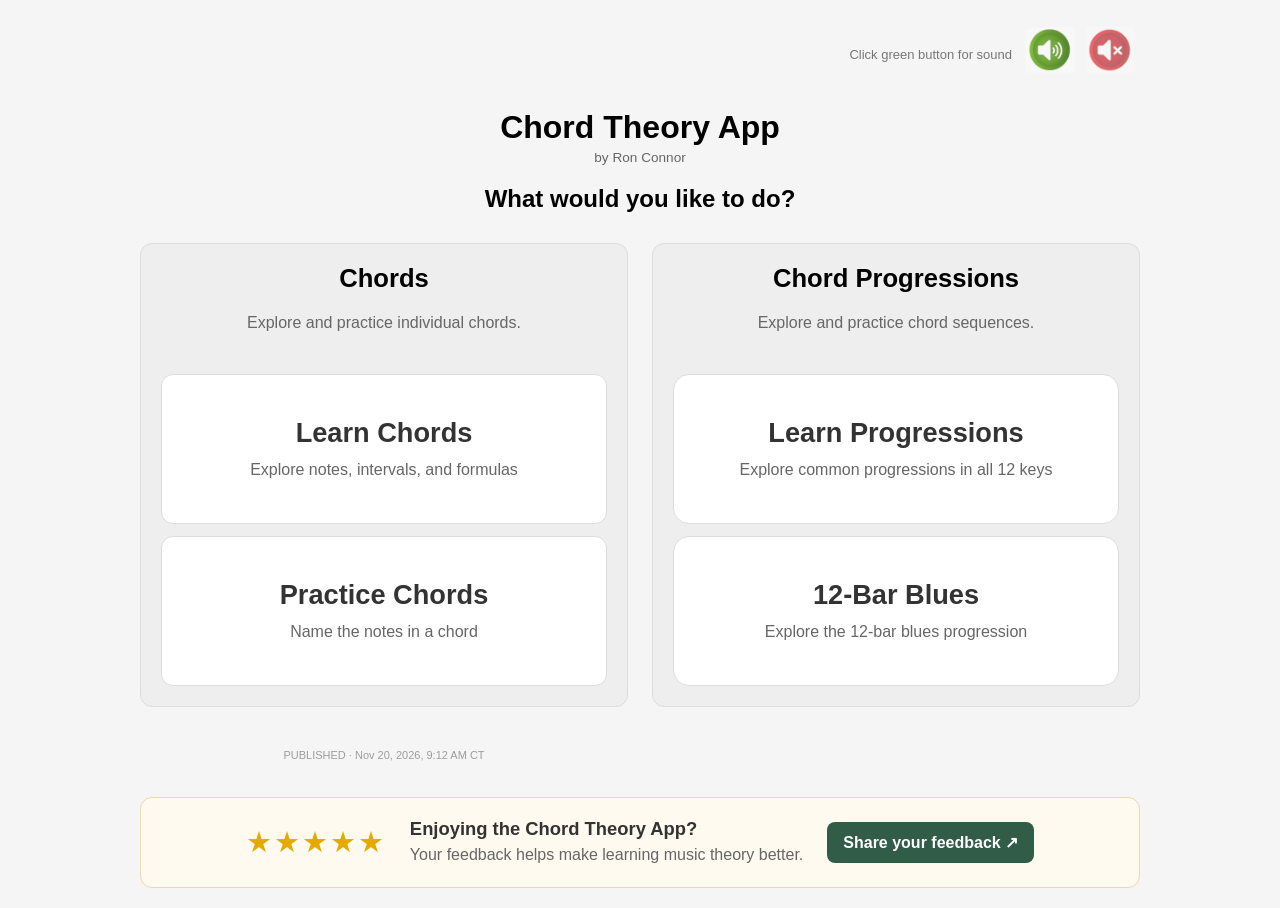
==== commit eb3f89fb: "Add GA4 app analytics" ====
--- a/index.html
+++ b/index.html
@@ -9,6 +9,22 @@
       property="og:description"
       content="Learn chords and chord progressions in all 12 keys."
     />
+    <script>
+      if (window.location.hostname === "ronconnormd.github.io") {
+        window.dataLayer = window.dataLayer || [];
+        function gtag() {
+          window.dataLayer.push(arguments);
+        }
+        gtag("js", new Date());
+        gtag("config", "G-1E6C64JNVB");
+
+        const analyticsScript = document.createElement("script");
+        analyticsScript.async = true;
+        analyticsScript.src =
+          "https://www.googletagmanager.com/gtag/js?id=G-1E6C64JNVB";
+        document.head.appendChild(analyticsScript);
+      }
+    </script>
     <link rel="stylesheet" href="style.css" />
   </head>
 
@@ -98,7 +114,7 @@
               <!-- ========================================================= -->
               <!-- Here is where we update published date -->
               <!-- ========================================================= -->
-              PUBLISHED · Nov 20, 2026, 8:49 AM CT
+              PUBLISHED · Nov 20, 2026, 9:12 AM CT
             </div>
           </div>
         </div>
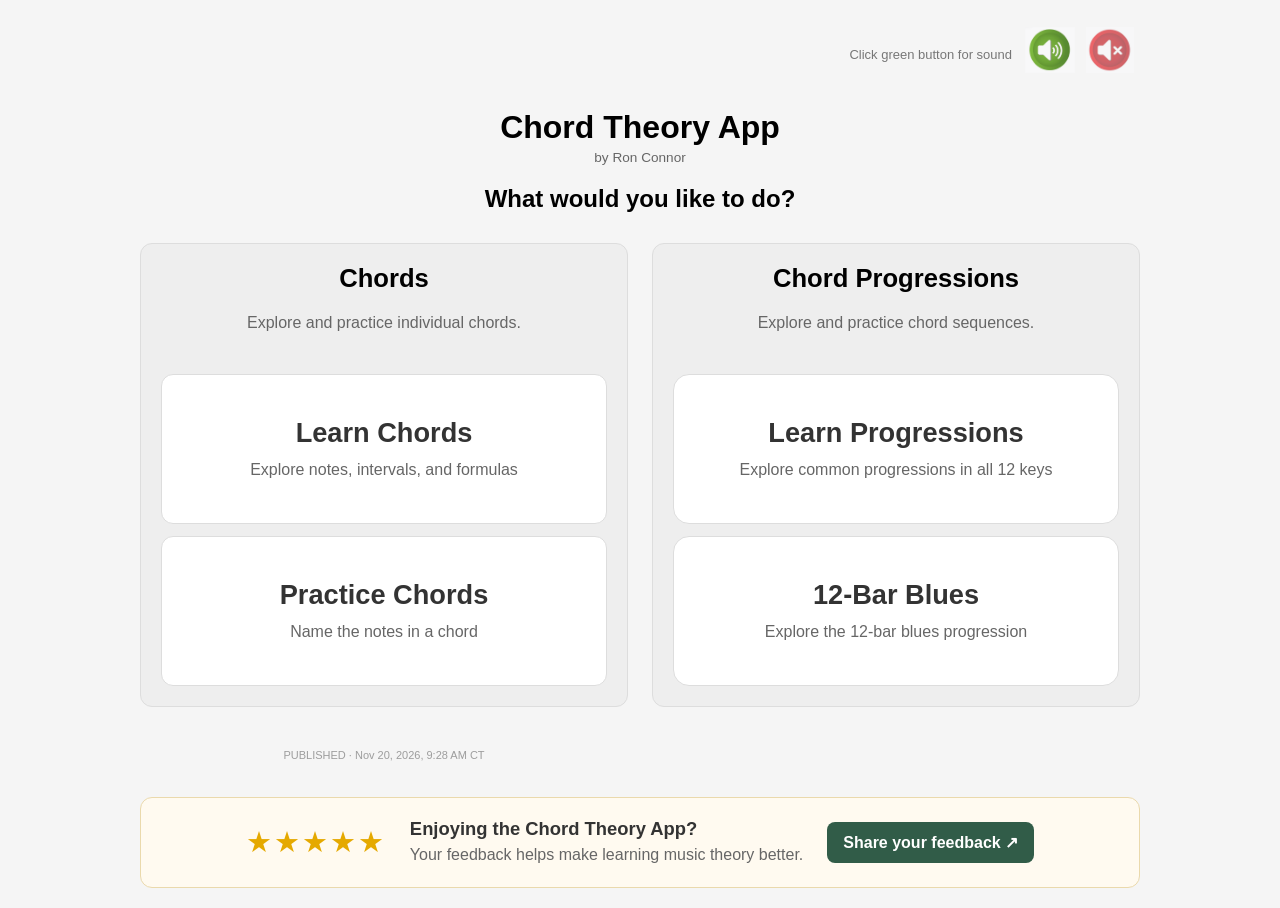
==== commit bf691389: "Fix GA4 event tracking" ====
--- a/index.html
+++ b/index.html
@@ -12,11 +12,11 @@
     <script>
       if (window.location.hostname === "ronconnormd.github.io") {
         window.dataLayer = window.dataLayer || [];
-        function gtag() {
+        window.gtag = function () {
           window.dataLayer.push(arguments);
-        }
-        gtag("js", new Date());
-        gtag("config", "G-1E6C64JNVB");
+        };
+        window.gtag("js", new Date());
+        window.gtag("config", "G-1E6C64JNVB");
 
         const analyticsScript = document.createElement("script");
         analyticsScript.async = true;
@@ -114,7 +114,7 @@
               <!-- ========================================================= -->
               <!-- Here is where we update published date -->
               <!-- ========================================================= -->
-              PUBLISHED · Nov 20, 2026, 9:12 AM CT
+              PUBLISHED · Nov 20, 2026, 9:28 AM CT
             </div>
           </div>
         </div>
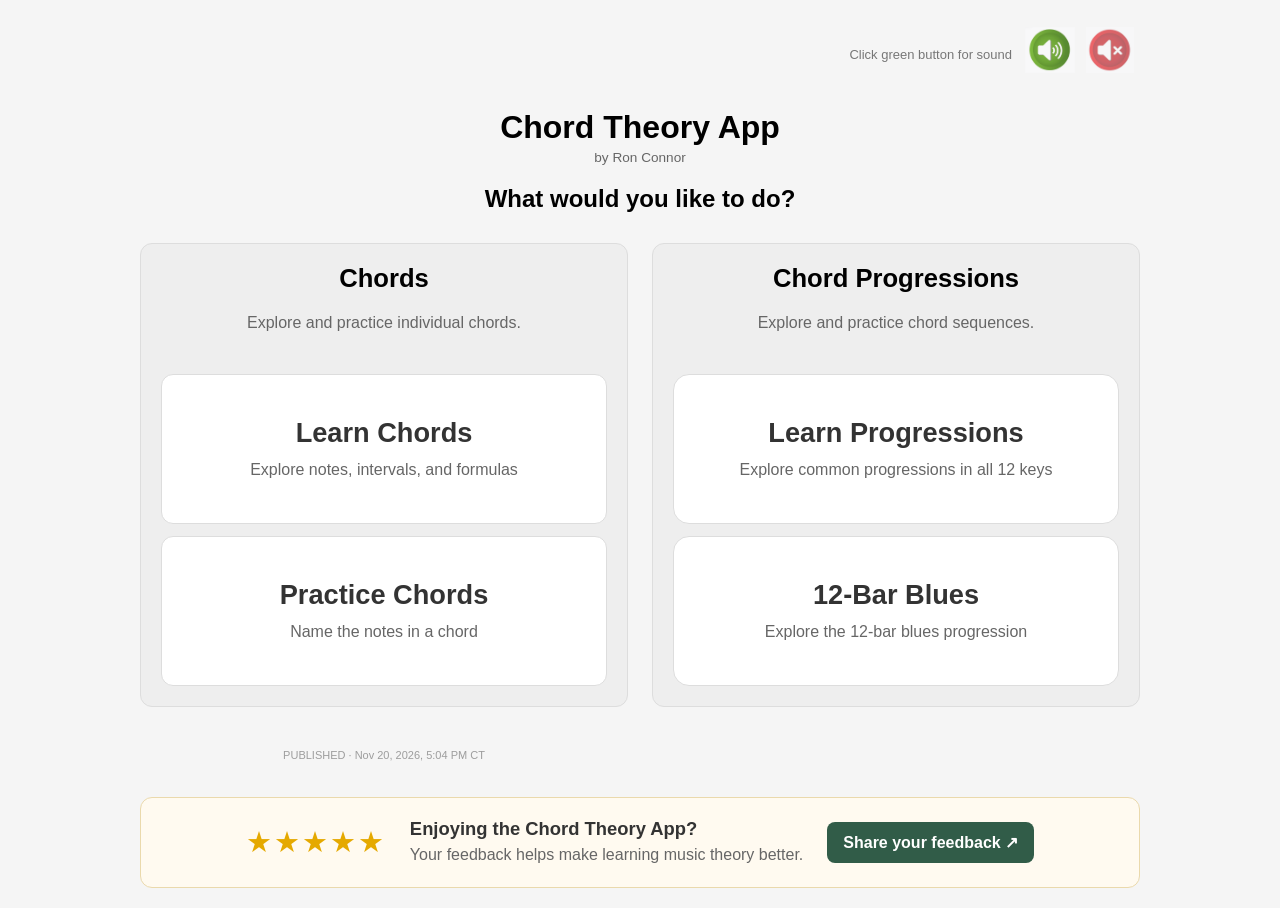
==== commit 064abbc6: "Update published timestamp" ====
--- a/index.html
+++ b/index.html
@@ -3,11 +3,27 @@
   <head>
     <meta charset="UTF-8" />
     <meta name="viewport" content="width=device-width, initial-scale=1.0" />
-    <title>Chord Theory App</title>
-    <meta property="og:title" content="Chord Theory App" />
+    <title>Chord Theory App – Learn, Build &amp; Practice Music Chords</title>
+    <meta
+      name="description"
+      content="Learn music theory with a free interactive chord trainer. Explore major, minor, diminished, augmented, and seventh chords, practice inversions, and discover chord progressions in all 12 keys."
+    />
+    <link
+      rel="canonical"
+      href="https://ronconnormd.github.io/ChordTheoryApp/"
+    />
+    <meta
+      property="og:title"
+      content="Chord Theory App – Learn, Build &amp; Practice Music Chords"
+    />
     <meta
       property="og:description"
-      content="Learn chords and chord progressions in all 12 keys."
+      content="Learn music theory with a free interactive chord trainer. Explore chords, inversions, and progressions in all 12 keys."
+    />
+    <meta property="og:type" content="website" />
+    <meta
+      property="og:url"
+      content="https://ronconnormd.github.io/ChordTheoryApp/"
     />
     <script>
       if (window.location.hostname === "ronconnormd.github.io") {
@@ -114,7 +130,7 @@
               <!-- ========================================================= -->
               <!-- Here is where we update published date -->
               <!-- ========================================================= -->
-              PUBLISHED · Nov 20, 2026, 9:28 AM CT
+              PUBLISHED · Nov 20, 2026, 5:04 PM CT
             </div>
           </div>
         </div>
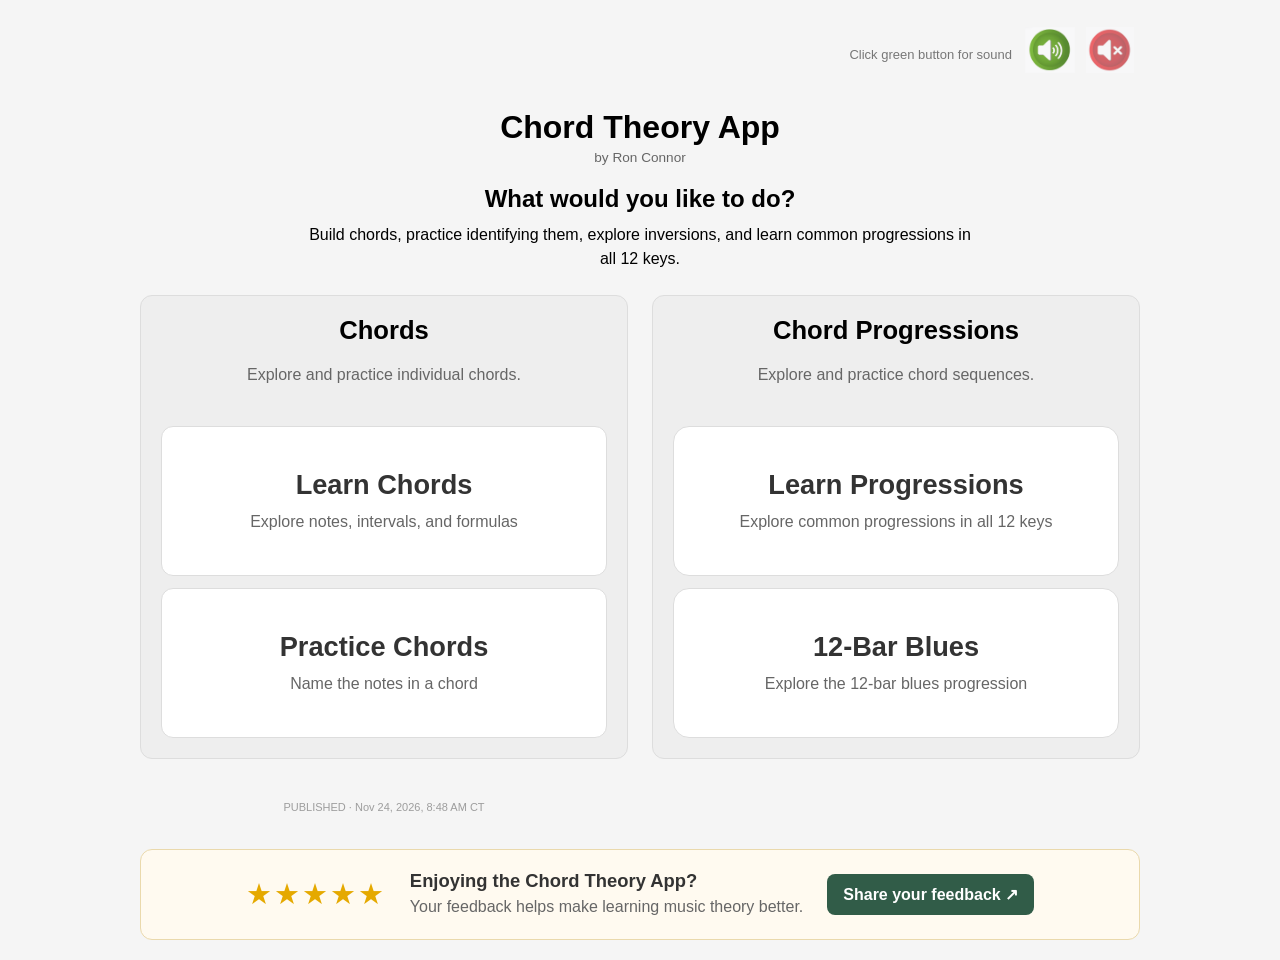
==== commit a87ce443: "Add home introduction and update SEO title" ====
--- a/index.html
+++ b/index.html
@@ -3,7 +3,7 @@
   <head>
     <meta charset="UTF-8" />
     <meta name="viewport" content="width=device-width, initial-scale=1.0" />
-    <title>Chord Theory App – Learn, Build &amp; Practice Music Chords</title>
+    <title>Chord Theory App – Learn, Build &amp; Practice Piano Chords</title>
     <meta
       name="description"
       content="Learn music theory with a free interactive chord trainer. Explore major, minor, diminished, augmented, and seventh chords, practice inversions, and discover chord progressions in all 12 keys."
@@ -14,7 +14,7 @@
     />
     <meta
       property="og:title"
-      content="Chord Theory App – Learn, Build &amp; Practice Music Chords"
+      content="Chord Theory App – Learn, Build &amp; Practice Piano Chords"
     />
     <meta
       property="og:description"
@@ -76,6 +76,10 @@
           <p class="app-author">by Ron Connor</p>
         </header>
         <h2 class="home-title">What would you like to do?</h2>
+        <p class="home-intro">
+          Build chords, practice identifying them, explore inversions, and learn
+          common progressions in all 12 keys.
+        </p>
 
         <div class="home-cards">
           <!-- CHORDS CATEGORY -->
@@ -130,7 +134,7 @@
               <!-- ========================================================= -->
               <!-- Here is where we update published date -->
               <!-- ========================================================= -->
-              PUBLISHED · Nov 20, 2026, 5:04 PM CT
+              PUBLISHED · Nov 24, 2026, 8:48 AM CT
             </div>
           </div>
         </div>
--- a/style.css
+++ b/style.css
@@ -304,7 +304,14 @@
 
 .home-title {
   text-align: center;
-  margin-bottom: 30px;
+  margin-bottom: 10px;
+}
+
+.home-intro {
+  max-width: 680px;
+  margin: 0 auto 24px;
+  line-height: 1.5;
+  text-align: center;
 }
 
 .home-cards {
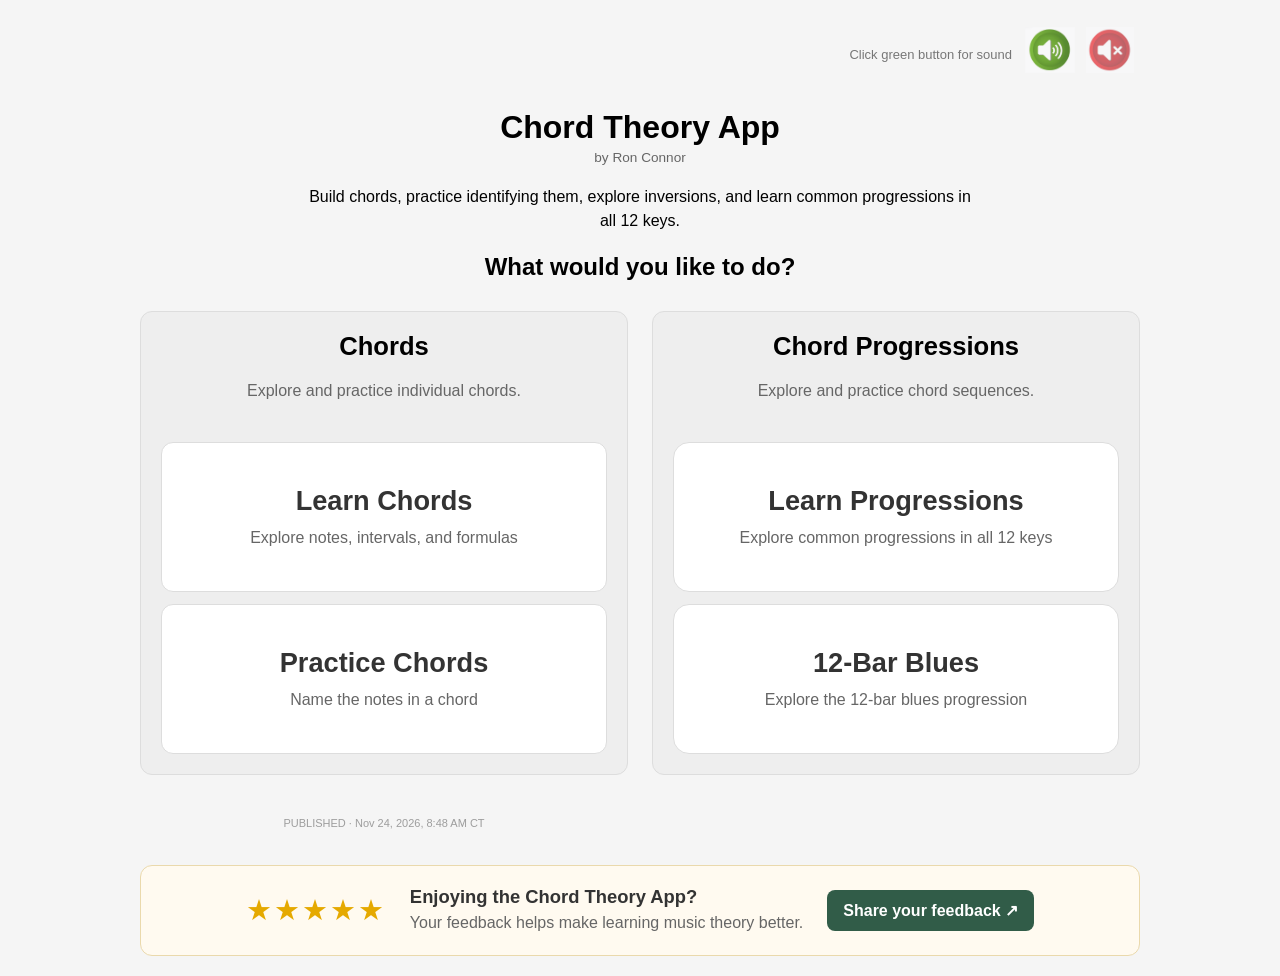
==== commit a57d5c72: "Moved introductory sentence above What would you like to do" ====
--- a/index.html
+++ b/index.html
@@ -75,11 +75,11 @@
           <h1>Chord Theory App</h1>
           <p class="app-author">by Ron Connor</p>
         </header>
-        <h2 class="home-title">What would you like to do?</h2>
         <p class="home-intro">
           Build chords, practice identifying them, explore inversions, and learn
           common progressions in all 12 keys.
         </p>
+        <h2 class="home-title">What would you like to do?</h2>
 
         <div class="home-cards">
           <!-- CHORDS CATEGORY -->
--- a/style.css
+++ b/style.css
@@ -304,12 +304,12 @@
 
 .home-title {
   text-align: center;
-  margin-bottom: 10px;
+  margin-bottom: 30px;
 }
 
 .home-intro {
   max-width: 680px;
-  margin: 0 auto 24px;
+  margin: 0 auto 10px;
   line-height: 1.5;
   text-align: center;
 }
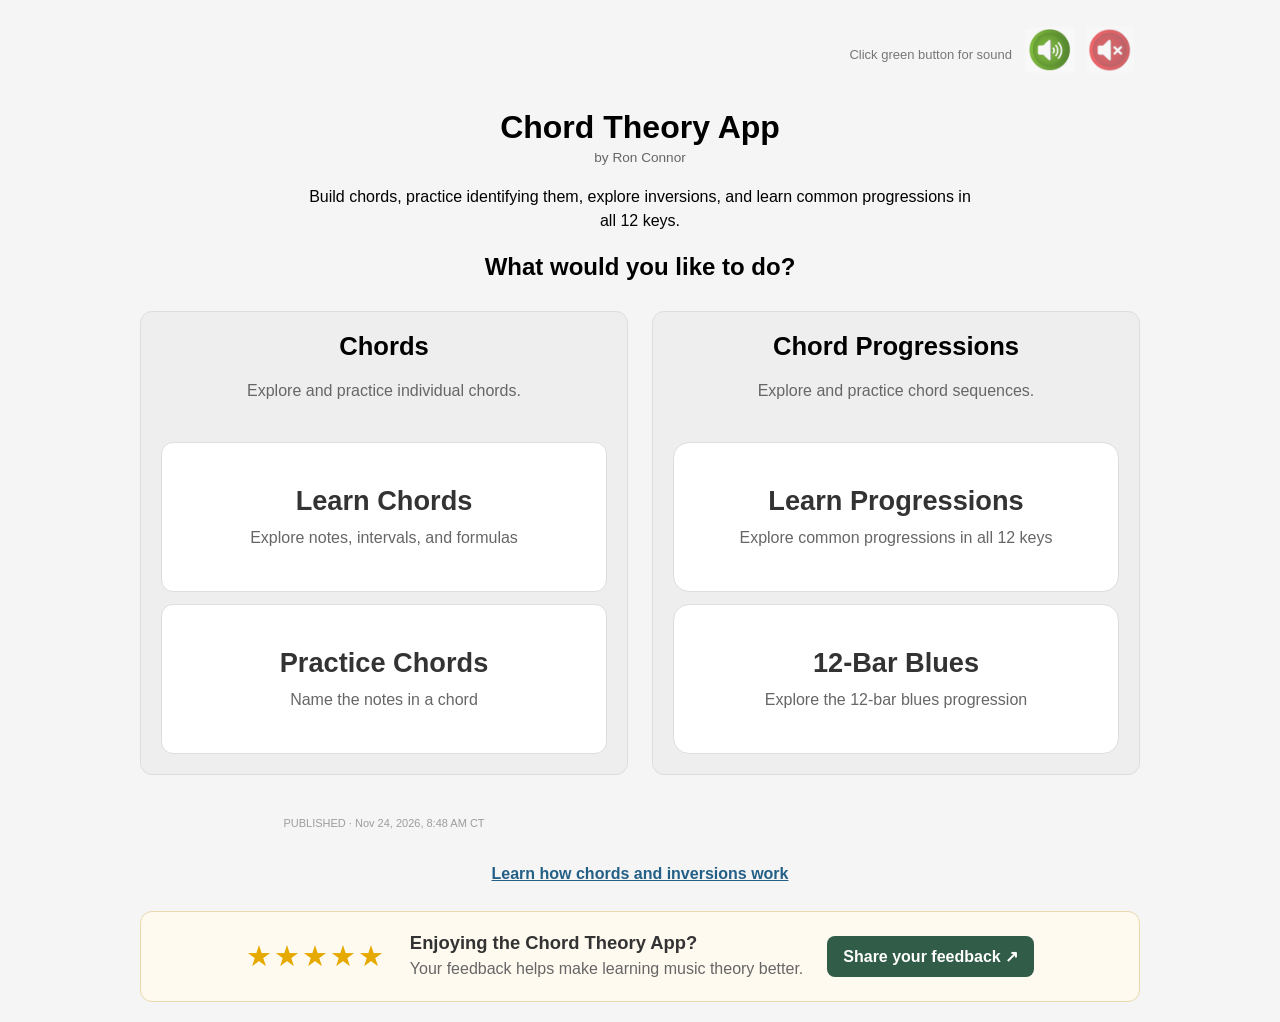
==== commit 0f6ae447: "Add chord theory guide page" ====
--- a/index.html
+++ b/index.html
@@ -138,6 +138,9 @@
             </div>
           </div>
         </div>
+        <p class="home-guide-link">
+          <a href="chord-guide.html">Learn how chords and inversions work</a>
+        </p>
         <section class="app-feedback" aria-labelledby="appFeedbackTitle">
           <div class="app-feedback-stars" aria-label="Five stars">★★★★★</div>
           <div class="app-feedback-copy">
--- a/style.css
+++ b/style.css
@@ -312,6 +312,75 @@
   margin: 0 auto 10px;
   line-height: 1.5;
   text-align: center;
+}
+
+.home-guide-link {
+  margin: 28px auto 24px;
+  text-align: center;
+}
+
+.home-guide-link a,
+.guide-home-link,
+.guide-cta a {
+  color: #245f86;
+  font-weight: 600;
+}
+
+.guide-page {
+  max-width: 820px;
+  margin: 0 auto;
+}
+
+.guide-header {
+  margin: 24px 0;
+  text-align: center;
+}
+
+.guide-header h1 {
+  line-height: 1.2;
+}
+
+.guide-lead {
+  max-width: 700px;
+  margin: 16px auto 0;
+  color: #555;
+  font-size: 1.1rem;
+  line-height: 1.6;
+}
+
+.guide-content {
+  padding: 24px;
+  background: #fff;
+  border: 1px solid #ddd;
+  border-radius: 12px;
+  line-height: 1.65;
+}
+
+.guide-content h2 {
+  margin-top: 28px;
+  line-height: 1.3;
+}
+
+.guide-content h2:first-child {
+  margin-top: 0;
+}
+
+.guide-example {
+  padding: 14px 18px;
+  background: #f5f5f5;
+  border-radius: 8px;
+}
+
+.guide-cta {
+  margin-top: 28px;
+  padding-top: 20px;
+  border-top: 1px solid #ddd;
+}
+
+@media (max-width: 600px) {
+  .guide-content {
+    padding: 18px;
+  }
 }
 
 .home-cards {
